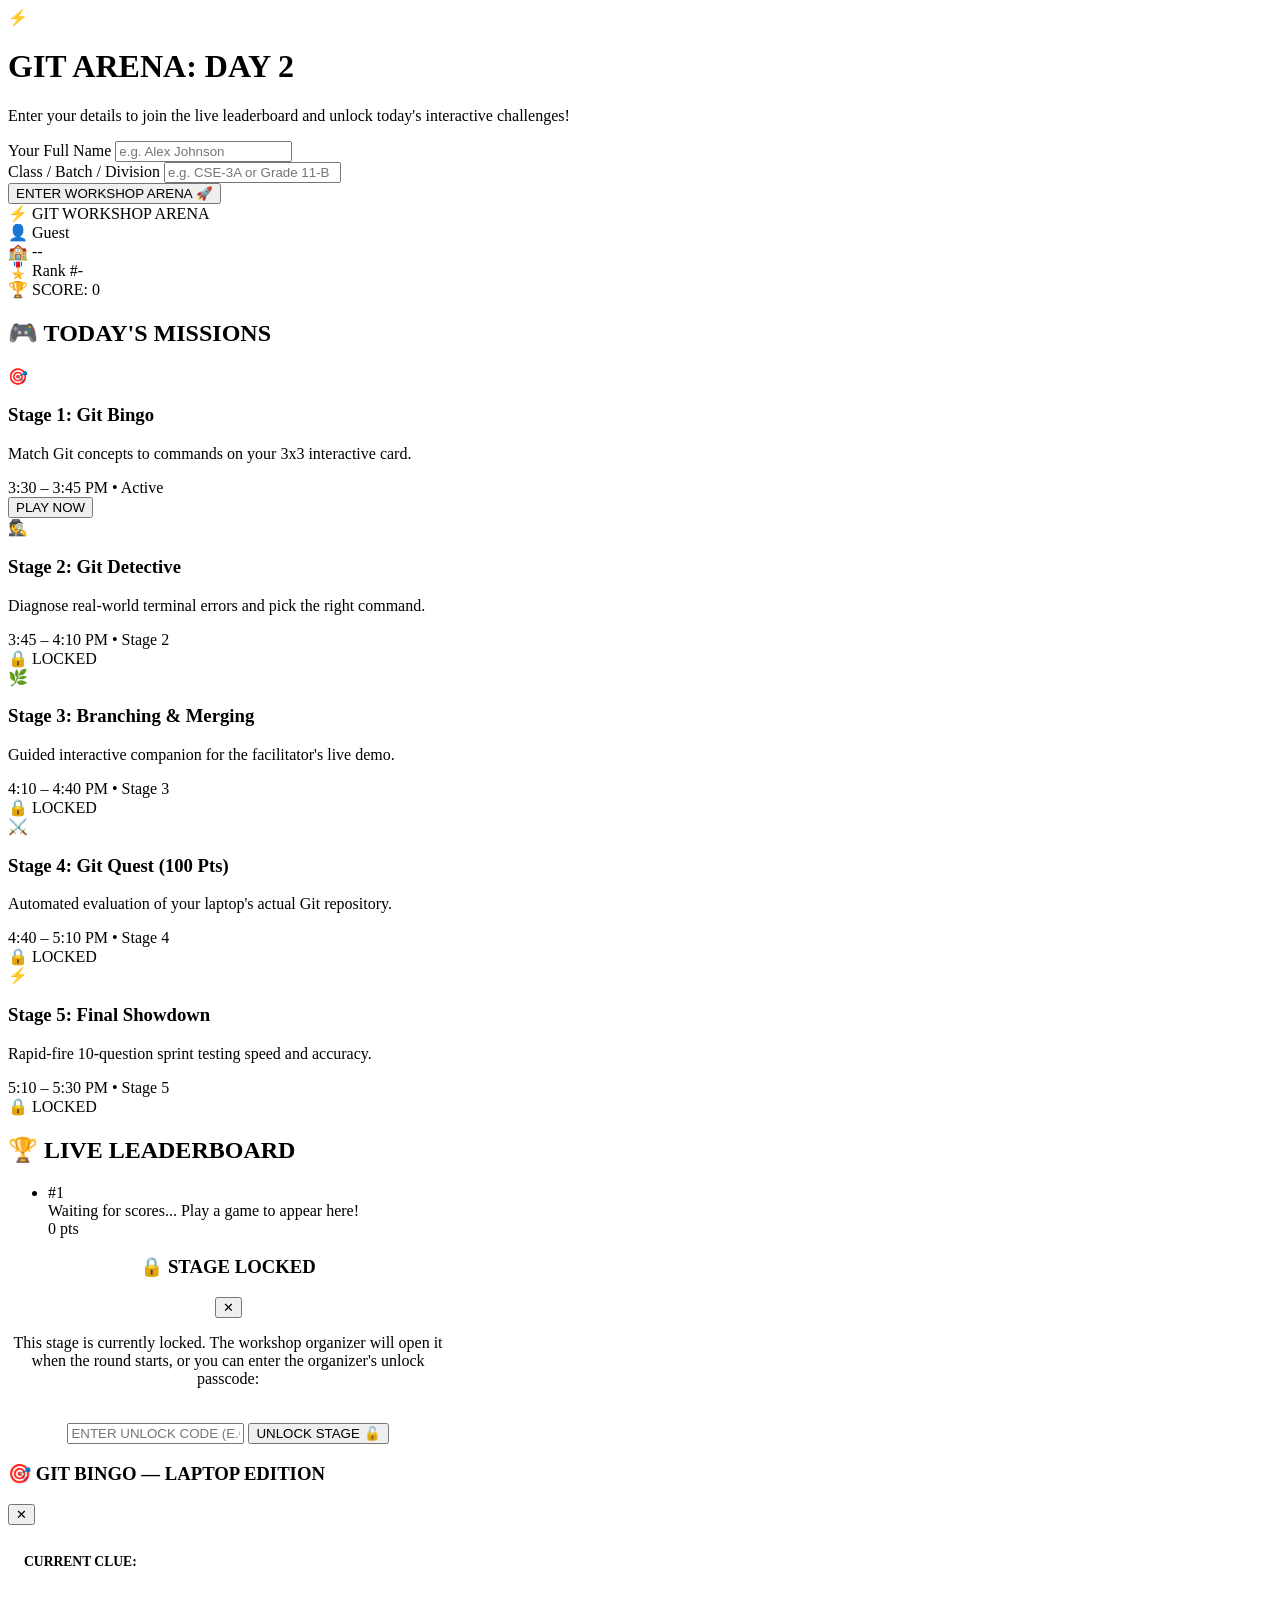
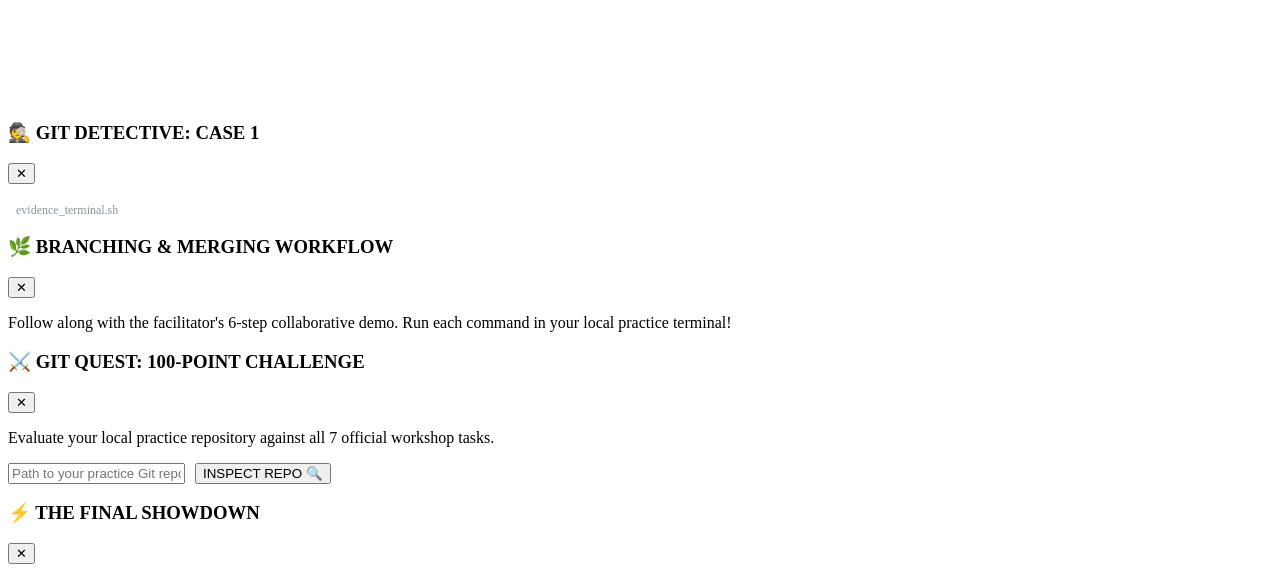
==== web/index.html @ a6392d3f "Add rich game interface, name/class welcome screen, locked stages, and live leaderboard" ====
<!DOCTYPE html>
<html lang="en">
<head>
  <meta charset="UTF-8">
  <meta name="viewport" content="width=device-width, initial-scale=1.0">
  <title>Git Workshop Arena — Day 2 Challenges</title>
  <link rel="stylesheet" href="/style.css">
</head>
<body>
  <div class="bg-grid"></div>

  <!-- Welcome / Registration Overlay -->
  <div id="welcomeOverlay" class="welcome-overlay">
    <div class="welcome-card">
      <div class="welcome-logo">⚡</div>
      <h1>GIT ARENA: DAY 2</h1>
      <p>Enter your details to join the live leaderboard and unlock today's interactive challenges!</p>
      
      <form id="registerForm">
        <div class="form-group">
          <label for="playerName">Your Full Name</label>
          <input type="text" id="playerName" class="form-input" placeholder="e.g. Alex Johnson" required autocomplete="name">
        </div>
        <div class="form-group">
          <label for="playerClass">Class / Batch / Division</label>
          <input type="text" id="playerClass" class="form-input" placeholder="e.g. CSE-3A or Grade 11-B" required>
        </div>
        <button type="submit" class="btn-primary">ENTER WORKSHOP ARENA 🚀</button>
      </form>
    </div>
  </div>

  <!-- HUD Top Bar -->
  <header class="hud-bar">
    <div class="hud-title">
      <span>⚡ GIT WORKSHOP ARENA</span>
    </div>
    <div class="hud-stats">
      <div class="stat-pill">
        <span>👤</span>
        <span id="hudName" class="stat-value">Guest</span>
      </div>
      <div class="stat-pill">
        <span>🏫</span>
        <span id="hudClass" class="stat-value">--</span>
      </div>
      <div class="stat-pill">
        <span>🎖️ Rank</span>
        <span id="hudRank" class="stat-value">#-</span>
      </div>
      <div class="stat-pill score-badge">
        <span>🏆 SCORE:</span>
        <span id="hudScore" class="stat-value">0</span>
      </div>
    </div>
  </header>

  <!-- Main Container Layout -->
  <main class="app-container">
    <div class="dashboard-grid">
      
      <!-- Missions List -->
      <section class="missions-section">
        <h2>🎮 TODAY'S MISSIONS</h2>
        <div class="mission-cards">

          <!-- Mission 1: Git Bingo -->
          <div class="mission-card unlocked" id="cardStage1" onclick="openBingo()">
            <div class="mission-info">
              <div class="mission-icon">🎯</div>
              <div class="mission-details">
                <h3>Stage 1: Git Bingo</h3>
                <p>Match Git concepts to commands on your 3x3 interactive card.</p>
                <span class="mission-time">3:30 – 3:45 PM • Active</span>
              </div>
            </div>
            <div class="mission-action">
              <button class="btn-play">PLAY NOW</button>
            </div>
          </div>

          <!-- Mission 2: Git Detective (Locked by default) -->
          <div class="mission-card locked" id="cardStage2" onclick="handleStageClick(2, openDetective)">
            <div class="mission-info">
              <div class="mission-icon">🕵️</div>
              <div class="mission-details">
                <h3>Stage 2: Git Detective</h3>
                <p>Diagnose real-world terminal errors and pick the right command.</p>
                <span class="mission-time">3:45 – 4:10 PM • Stage 2</span>
              </div>
            </div>
            <div class="mission-action" id="actionStage2">
              <span class="locked-tag">🔒 LOCKED</span>
            </div>
          </div>

          <!-- Mission 3: Branching & Merging -->
          <div class="mission-card locked" id="cardStage3" onclick="handleStageClick(3, openBranching)">
            <div class="mission-info">
              <div class="mission-icon">🌿</div>
              <div class="mission-details">
                <h3>Stage 3: Branching & Merging</h3>
                <p>Guided interactive companion for the facilitator's live demo.</p>
                <span class="mission-time">4:10 – 4:40 PM • Stage 3</span>
              </div>
            </div>
            <div class="mission-action" id="actionStage3">
              <span class="locked-tag">🔒 LOCKED</span>
            </div>
          </div>

          <!-- Mission 4: Git Quest (100 pts) -->
          <div class="mission-card locked" id="cardStage4" onclick="handleStageClick(4, openQuest)">
            <div class="mission-info">
              <div class="mission-icon">⚔️</div>
              <div class="mission-details">
                <h3>Stage 4: Git Quest (100 Pts)</h3>
                <p>Automated evaluation of your laptop's actual Git repository.</p>
                <span class="mission-time">4:40 – 5:10 PM • Stage 4</span>
              </div>
            </div>
            <div class="mission-action" id="actionStage4">
              <span class="locked-tag">🔒 LOCKED</span>
            </div>
          </div>

          <!-- Mission 5: Final Showdown -->
          <div class="mission-card locked" id="cardStage5" onclick="handleStageClick(5, openShowdown)">
            <div class="mission-info">
              <div class="mission-icon">⚡</div>
              <div class="mission-details">
                <h3>Stage 5: Final Showdown</h3>
                <p>Rapid-fire 10-question sprint testing speed and accuracy.</p>
                <span class="mission-time">5:10 – 5:30 PM • Stage 5</span>
              </div>
            </div>
            <div class="mission-action" id="actionStage5">
              <span class="locked-tag">🔒 LOCKED</span>
            </div>
          </div>

        </div>
      </section>

      <!-- Live Leaderboard Sidebar -->
      <aside class="leaderboard-section">
        <h2>🏆 LIVE LEADERBOARD</h2>
        <div class="leaderboard-panel">
          <ul id="leaderboardList" class="leaderboard-list">
            <li class="leaderboard-item">
              <span class="leaderboard-rank">#1</span>
              <div class="leaderboard-user">
                <span class="leaderboard-name">Waiting for scores...</span>
                <span class="leaderboard-class">Play a game to appear here!</span>
              </div>
              <span class="leaderboard-score">0 pts</span>
            </li>
          </ul>
        </div>
      </aside>

    </div>
  </main>

  <!-- Passcode Unlock Modal for Locked Stages -->
  <div id="unlockModal" class="modal-overlay">
    <div class="modal-content" style="max-width: 440px; text-align: center;">
      <div class="modal-header">
        <h3 id="unlockModalTitle">🔒 STAGE LOCKED</h3>
        <button class="modal-close" onclick="closeModal('unlockModal')">✕</button>
      </div>
      <p style="color: var(--text-muted); margin-bottom: 20px;">
        This stage is currently locked. The workshop organizer will open it when the round starts, or you can enter the organizer's unlock passcode:
      </p>
      <input type="text" id="unlockPasscode" class="form-input" placeholder="Enter Unlock Code (e.g. DETECTIVE26)" style="text-align: center; text-transform: uppercase;">
      <button class="btn-primary" onclick="submitPasscode()" style="margin-top: 15px;">UNLOCK STAGE 🔓</button>
      <p id="unlockMsg" style="margin-top: 12px; font-size: 0.85rem;"></p>
    </div>
  </div>

  <!-- Git Bingo Modal -->
  <div id="bingoModal" class="modal-overlay">
    <div class="modal-content">
      <div class="modal-header">
        <h3 style="color: var(--accent-cyan);">🎯 GIT BINGO — LAPTOP EDITION</h3>
        <button class="modal-close" onclick="closeModal('bingoModal')">✕</button>
      </div>
      <div id="bingoQuestionArea" style="background: var(--bg-card); padding: 16px; border-radius: 8px; border-left: 4px solid var(--accent-yellow);">
        <p style="font-size: 0.85rem; color: var(--accent-yellow); font-weight: bold;">CURRENT CLUE:</p>
        <h4 id="bingoClueText" style="margin-top: 4px; font-size: 1.15rem; color: #fff;">Loading clue...</h4>
      </div>
      <div class="bingo-grid" id="bingoGrid"></div>
      <div id="bingoFeedback" style="min-height: 48px; font-size: 0.95rem; margin-top: 10px;"></div>
    </div>
  </div>

  <!-- Git Detective Modal -->
  <div id="detectiveModal" class="modal-overlay">
    <div class="modal-content">
      <div class="modal-header">
        <h3 style="color: var(--accent-yellow);" id="detectiveTitle">🕵️ GIT DETECTIVE: CASE 1</h3>
        <button class="modal-close" onclick="closeModal('detectiveModal')">✕</button>
      </div>
      <p id="detectiveScenario" style="color: var(--text-muted); margin-bottom: 12px;"></p>
      <div class="terminal-window">
        <div class="terminal-header">
          <span class="dot dot-red"></span>
          <span class="dot dot-yellow"></span>
          <span class="dot dot-green"></span>
          <span style="font-size: 0.75rem; color: #8b949e; margin-left: 8px;">evidence_terminal.sh</span>
        </div>
        <div class="terminal-body" id="detectiveTerminal"></div>
      </div>
      <h4 id="detectiveQuestion" style="margin: 14px 0 8px 0; color: #fff;"></h4>
      <div class="option-list" id="detectiveOptions"></div>
      <div id="detectiveFeedback" style="margin-top: 12px;"></div>
    </div>
  </div>

  <!-- Branching Walkthrough Modal -->
  <div id="branchingModal" class="modal-overlay">
    <div class="modal-content">
      <div class="modal-header">
        <h3 style="color: var(--accent-cyan);">🌿 BRANCHING & MERGING WORKFLOW</h3>
        <button class="modal-close" onclick="closeModal('branchingModal')">✕</button>
      </div>
      <p style="color: var(--text-muted); margin-bottom: 16px;">
        Follow along with the facilitator's 6-step collaborative demo. Run each command in your local practice terminal!
      </p>
      <div id="branchingStepsContainer"></div>
    </div>
  </div>

  <!-- Git Quest Modal -->
  <div id="questModal" class="modal-overlay">
    <div class="modal-content">
      <div class="modal-header">
        <h3 style="color: var(--accent-green-bright);">⚔️ GIT QUEST: 100-POINT CHALLENGE</h3>
        <button class="modal-close" onclick="closeModal('questModal')">✕</button>
      </div>
      <p style="color: var(--text-muted); margin-bottom: 16px;">
        Evaluate your local practice repository against all 7 official workshop tasks.
      </p>
      <div style="display: flex; gap: 10px; margin-bottom: 16px;">
        <input type="text" id="questRepoPath" class="form-input" placeholder="Path to your practice Git repo (leave empty for current folder)">
        <button class="btn-primary" onclick="runQuestVerification()" style="width: auto; white-space: nowrap; margin-top: 0;">INSPECT REPO 🔍</button>
      </div>
      <div id="questResultsArea"></div>
    </div>
  </div>

  <!-- Final Showdown Modal -->
  <div id="showdownModal" class="modal-overlay">
    <div class="modal-content">
      <div class="modal-header">
        <h3 style="color: var(--accent-purple);" id="showdownHeader">⚡ THE FINAL SHOWDOWN</h3>
        <button class="modal-close" onclick="closeModal('showdownModal')">✕</button>
      </div>
      <div id="showdownArea">
        <h4 id="showdownQuestionText" style="font-size: 1.15rem; margin-bottom: 16px; color: #fff;"></h4>
        <div class="option-list" id="showdownOptions"></div>
        <div id="showdownFeedback" style="margin-top: 14px;"></div>
      </div>
    </div>
  </div>

  <script src="/game.js"></script>
</body>
</html>
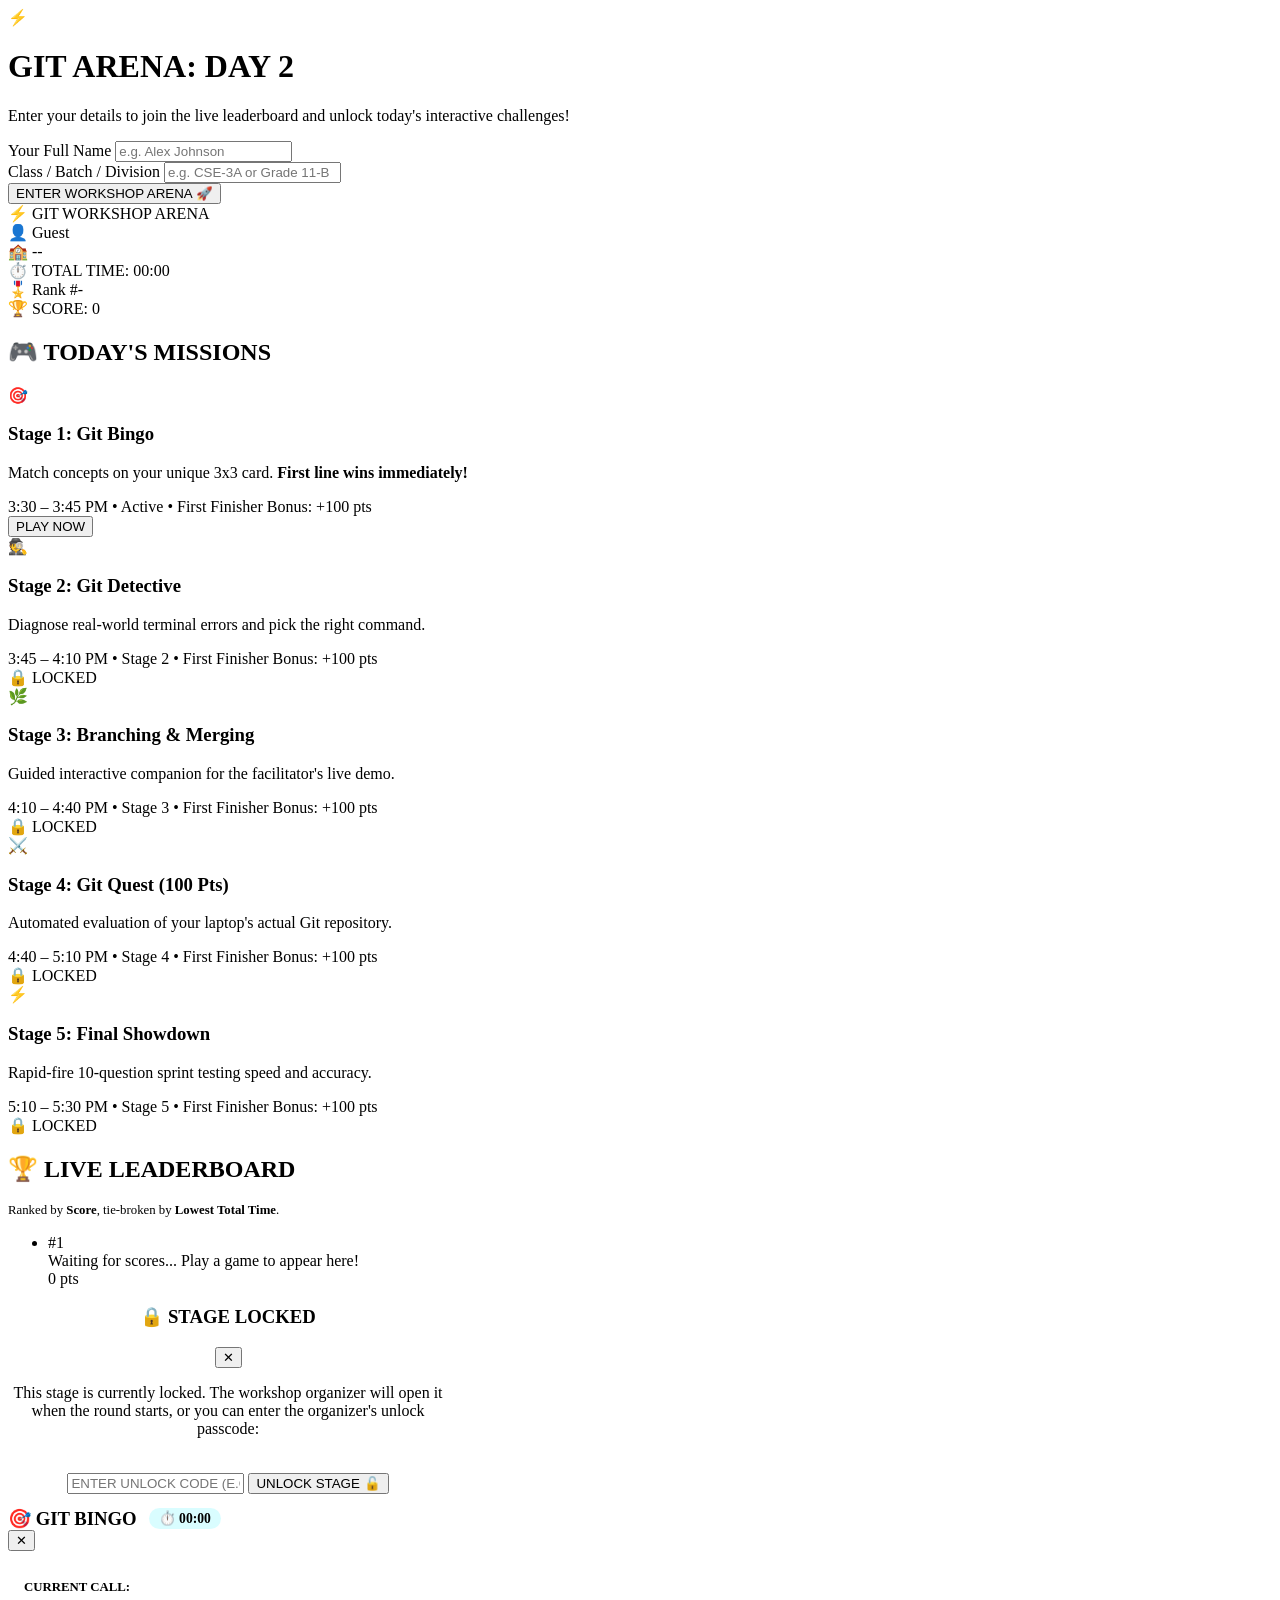
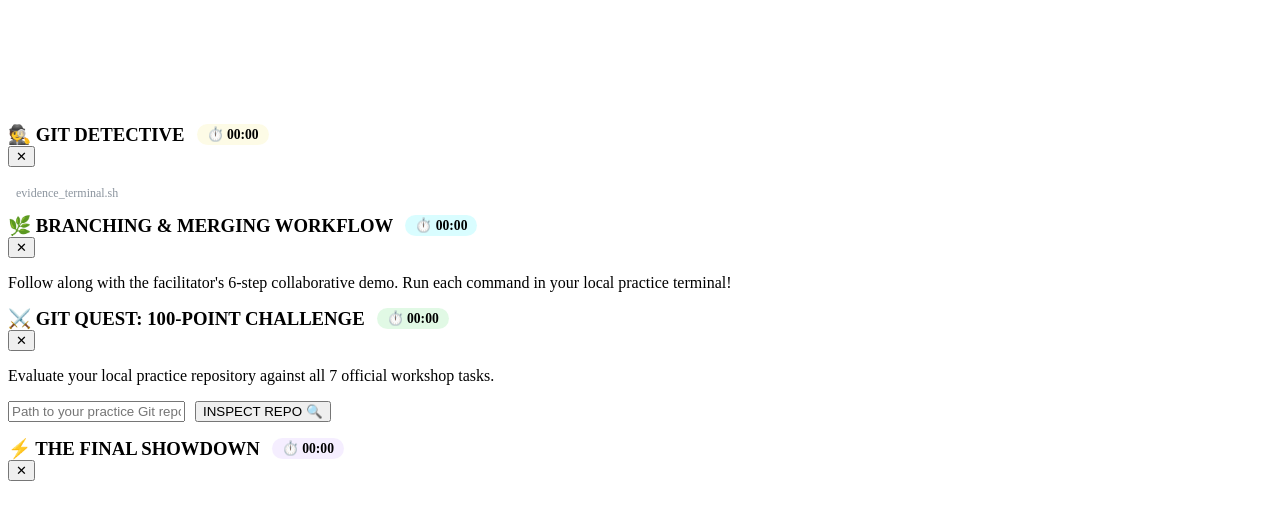
==== commit 27961ed4: "Add per-game timer, instant stop on Bingo, unique cards, and +100 first-finisher bonus" ====
--- a/web/index.html
+++ b/web/index.html
@@ -30,7 +30,7 @@
     </div>
   </div>
 
-  <!-- HUD Top Bar -->
+  <!-- HUD Top Bar with Player Details & Total Accumulated Time -->
   <header class="hud-bar">
     <div class="hud-title">
       <span>⚡ GIT WORKSHOP ARENA</span>
@@ -43,6 +43,10 @@
       <div class="stat-pill">
         <span>🏫</span>
         <span id="hudClass" class="stat-value">--</span>
+      </div>
+      <div class="stat-pill">
+        <span>⏱️ TOTAL TIME:</span>
+        <span id="hudTime" class="stat-value" style="color: var(--accent-cyan);">00:00</span>
       </div>
       <div class="stat-pill">
         <span>🎖️ Rank</span>
@@ -70,8 +74,8 @@
               <div class="mission-icon">🎯</div>
               <div class="mission-details">
                 <h3>Stage 1: Git Bingo</h3>
-                <p>Match Git concepts to commands on your 3x3 interactive card.</p>
-                <span class="mission-time">3:30 – 3:45 PM • Active</span>
+                <p>Match concepts on your unique 3x3 card. <strong>First line wins immediately!</strong></p>
+                <span class="mission-time">3:30 – 3:45 PM • Active • First Finisher Bonus: +100 pts</span>
               </div>
             </div>
             <div class="mission-action">
@@ -86,7 +90,7 @@
               <div class="mission-details">
                 <h3>Stage 2: Git Detective</h3>
                 <p>Diagnose real-world terminal errors and pick the right command.</p>
-                <span class="mission-time">3:45 – 4:10 PM • Stage 2</span>
+                <span class="mission-time">3:45 – 4:10 PM • Stage 2 • First Finisher Bonus: +100 pts</span>
               </div>
             </div>
             <div class="mission-action" id="actionStage2">
@@ -101,7 +105,7 @@
               <div class="mission-details">
                 <h3>Stage 3: Branching & Merging</h3>
                 <p>Guided interactive companion for the facilitator's live demo.</p>
-                <span class="mission-time">4:10 – 4:40 PM • Stage 3</span>
+                <span class="mission-time">4:10 – 4:40 PM • Stage 3 • First Finisher Bonus: +100 pts</span>
               </div>
             </div>
             <div class="mission-action" id="actionStage3">
@@ -116,7 +120,7 @@
               <div class="mission-details">
                 <h3>Stage 4: Git Quest (100 Pts)</h3>
                 <p>Automated evaluation of your laptop's actual Git repository.</p>
-                <span class="mission-time">4:40 – 5:10 PM • Stage 4</span>
+                <span class="mission-time">4:40 – 5:10 PM • Stage 4 • First Finisher Bonus: +100 pts</span>
               </div>
             </div>
             <div class="mission-action" id="actionStage4">
@@ -131,7 +135,7 @@
               <div class="mission-details">
                 <h3>Stage 5: Final Showdown</h3>
                 <p>Rapid-fire 10-question sprint testing speed and accuracy.</p>
-                <span class="mission-time">5:10 – 5:30 PM • Stage 5</span>
+                <span class="mission-time">5:10 – 5:30 PM • Stage 5 • First Finisher Bonus: +100 pts</span>
               </div>
             </div>
             <div class="mission-action" id="actionStage5">
@@ -142,10 +146,13 @@
         </div>
       </section>
 
-      <!-- Live Leaderboard Sidebar -->
+      <!-- Live Leaderboard Sidebar with Time Tracking -->
       <aside class="leaderboard-section">
         <h2>🏆 LIVE LEADERBOARD</h2>
         <div class="leaderboard-panel">
+          <p style="font-size: 0.8rem; color: var(--text-muted); margin-bottom: 8px;">
+            Ranked by <strong>Score</strong>, tie-broken by <strong>Lowest Total Time</strong>.
+          </p>
           <ul id="leaderboardList" class="leaderboard-list">
             <li class="leaderboard-item">
               <span class="leaderboard-rank">#1</span>
@@ -178,16 +185,26 @@
     </div>
   </div>
 
-  <!-- Git Bingo Modal -->
+  <!-- Git Bingo Modal (With Active Timer + Skip Button) -->
   <div id="bingoModal" class="modal-overlay">
     <div class="modal-content">
       <div class="modal-header">
-        <h3 style="color: var(--accent-cyan);">🎯 GIT BINGO — LAPTOP EDITION</h3>
+        <div style="display: flex; align-items: center; gap: 12px;">
+          <h3 style="color: var(--accent-cyan); margin: 0;">🎯 GIT BINGO</h3>
+          <span style="background: rgba(0,240,255,0.15); color: var(--accent-cyan); border: 1px solid var(--accent-cyan); padding: 2px 10px; border-radius: 12px; font-size: 0.85rem; font-weight: bold;">
+            ⏱️ <span id="bingoTimerDisplay">00:00</span>
+          </span>
+        </div>
         <button class="modal-close" onclick="closeModal('bingoModal')">✕</button>
       </div>
-      <div id="bingoQuestionArea" style="background: var(--bg-card); padding: 16px; border-radius: 8px; border-left: 4px solid var(--accent-yellow);">
-        <p style="font-size: 0.85rem; color: var(--accent-yellow); font-weight: bold;">CURRENT CLUE:</p>
-        <h4 id="bingoClueText" style="margin-top: 4px; font-size: 1.15rem; color: #fff;">Loading clue...</h4>
+      <div id="bingoQuestionArea" style="background: var(--bg-card); padding: 16px; border-radius: 8px; border-left: 4px solid var(--accent-yellow); display: flex; justify-content: space-between; align-items: center;">
+        <div>
+          <p style="font-size: 0.8rem; color: var(--accent-yellow); font-weight: bold;">CURRENT CALL:</p>
+          <h4 id="bingoClueText" style="margin-top: 4px; font-size: 1.05rem; color: #fff;">Loading clue...</h4>
+        </div>
+        <button onclick="skipBingoClue()" style="background: rgba(255,255,255,0.1); border: 1px solid var(--border-color); color: #fff; padding: 8px 14px; border-radius: 6px; cursor: pointer; white-space: nowrap; font-size: 0.85rem;">
+          Not on my card ➔
+        </button>
       </div>
       <div class="bingo-grid" id="bingoGrid"></div>
       <div id="bingoFeedback" style="min-height: 48px; font-size: 0.95rem; margin-top: 10px;"></div>
@@ -198,7 +215,12 @@
   <div id="detectiveModal" class="modal-overlay">
     <div class="modal-content">
       <div class="modal-header">
-        <h3 style="color: var(--accent-yellow);" id="detectiveTitle">🕵️ GIT DETECTIVE: CASE 1</h3>
+        <div style="display: flex; align-items: center; gap: 12px;">
+          <h3 style="color: var(--accent-yellow); margin: 0;" id="detectiveTitle">🕵️ GIT DETECTIVE</h3>
+          <span style="background: rgba(241,224,90,0.15); color: var(--accent-yellow); border: 1px solid var(--accent-yellow); padding: 2px 10px; border-radius: 12px; font-size: 0.85rem; font-weight: bold;">
+            ⏱️ <span id="detectiveTimerDisplay">00:00</span>
+          </span>
+        </div>
         <button class="modal-close" onclick="closeModal('detectiveModal')">✕</button>
       </div>
       <p id="detectiveScenario" style="color: var(--text-muted); margin-bottom: 12px;"></p>
@@ -221,7 +243,12 @@
   <div id="branchingModal" class="modal-overlay">
     <div class="modal-content">
       <div class="modal-header">
-        <h3 style="color: var(--accent-cyan);">🌿 BRANCHING & MERGING WORKFLOW</h3>
+        <div style="display: flex; align-items: center; gap: 12px;">
+          <h3 style="color: var(--accent-cyan); margin: 0;">🌿 BRANCHING & MERGING WORKFLOW</h3>
+          <span style="background: rgba(0,240,255,0.15); color: var(--accent-cyan); border: 1px solid var(--accent-cyan); padding: 2px 10px; border-radius: 12px; font-size: 0.85rem; font-weight: bold;">
+            ⏱️ <span id="branchingTimerDisplay">00:00</span>
+          </span>
+        </div>
         <button class="modal-close" onclick="closeModal('branchingModal')">✕</button>
       </div>
       <p style="color: var(--text-muted); margin-bottom: 16px;">
@@ -235,7 +262,12 @@
   <div id="questModal" class="modal-overlay">
     <div class="modal-content">
       <div class="modal-header">
-        <h3 style="color: var(--accent-green-bright);">⚔️ GIT QUEST: 100-POINT CHALLENGE</h3>
+        <div style="display: flex; align-items: center; gap: 12px;">
+          <h3 style="color: var(--accent-green-bright); margin: 0;">⚔️ GIT QUEST: 100-POINT CHALLENGE</h3>
+          <span style="background: rgba(57,211,83,0.15); color: var(--accent-green-bright); border: 1px solid var(--accent-green-bright); padding: 2px 10px; border-radius: 12px; font-size: 0.85rem; font-weight: bold;">
+            ⏱️ <span id="questTimerDisplay">00:00</span>
+          </span>
+        </div>
         <button class="modal-close" onclick="closeModal('questModal')">✕</button>
       </div>
       <p style="color: var(--text-muted); margin-bottom: 16px;">
@@ -253,7 +285,12 @@
   <div id="showdownModal" class="modal-overlay">
     <div class="modal-content">
       <div class="modal-header">
-        <h3 style="color: var(--accent-purple);" id="showdownHeader">⚡ THE FINAL SHOWDOWN</h3>
+        <div style="display: flex; align-items: center; gap: 12px;">
+          <h3 style="color: var(--accent-purple); margin: 0;" id="showdownHeader">⚡ THE FINAL SHOWDOWN</h3>
+          <span style="background: rgba(188,140,255,0.15); color: var(--accent-purple); border: 1px solid var(--accent-purple); padding: 2px 10px; border-radius: 12px; font-size: 0.85rem; font-weight: bold;">
+            ⏱️ <span id="showdownTimerDisplay">00:00</span>
+          </span>
+        </div>
         <button class="modal-close" onclick="closeModal('showdownModal')">✕</button>
       </div>
       <div id="showdownArea">
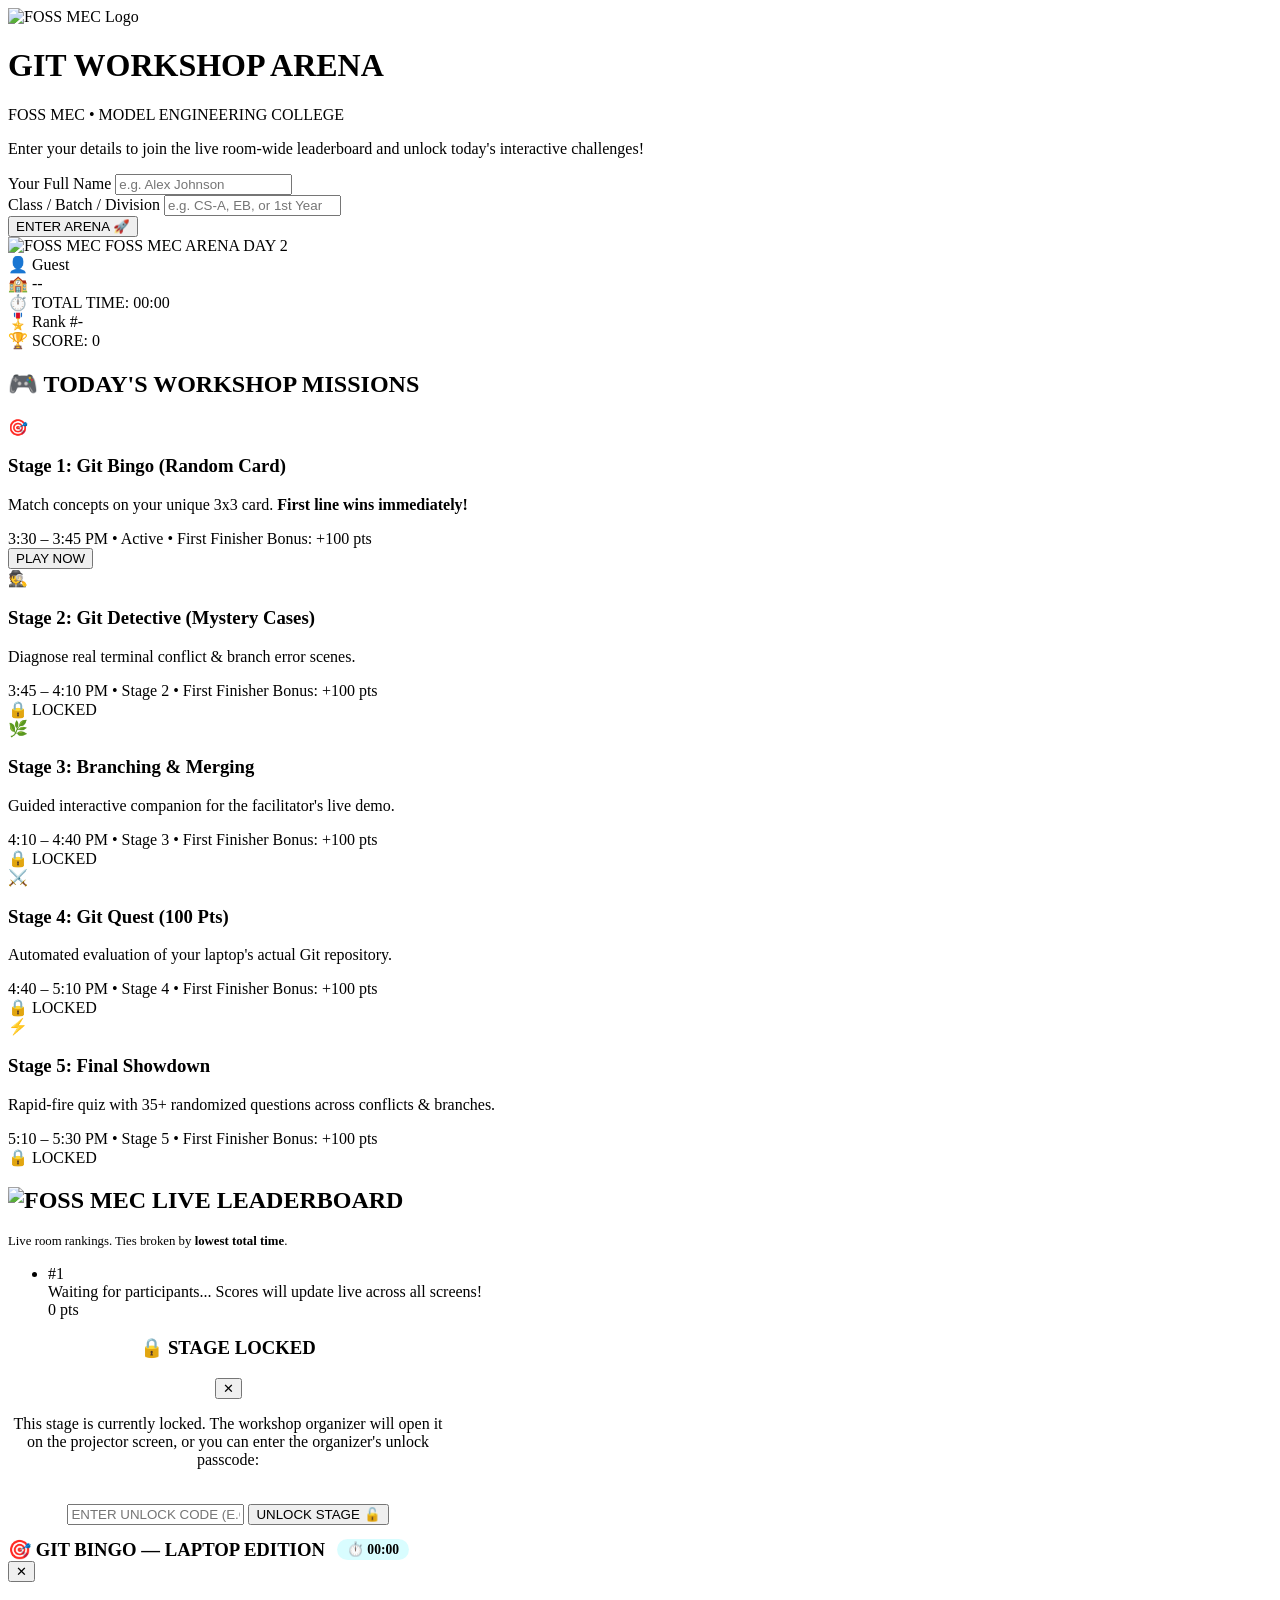
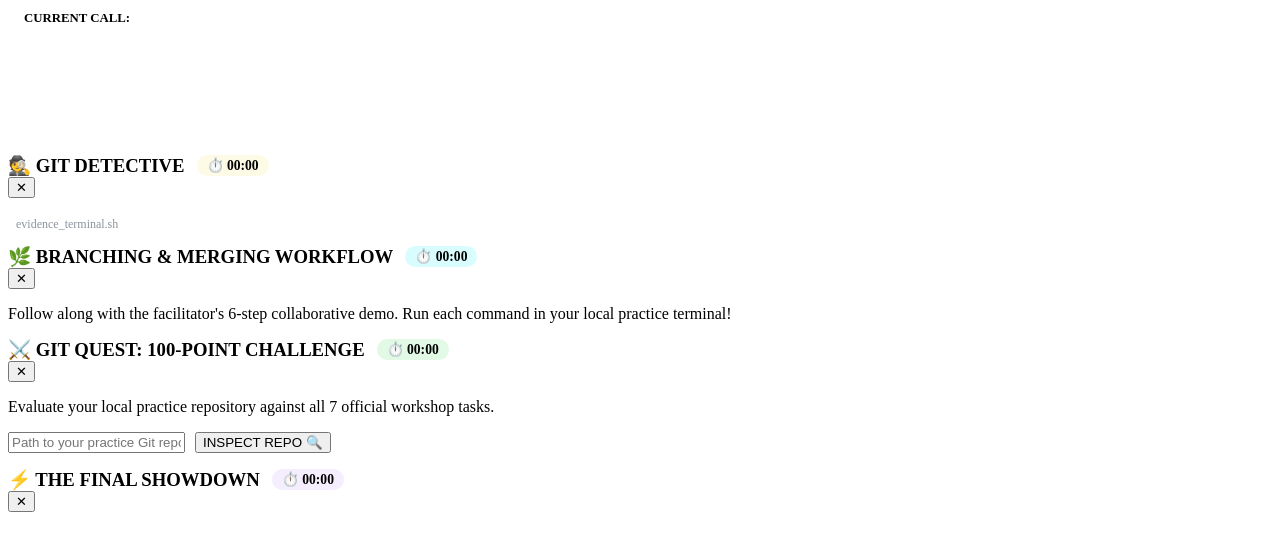
==== commit b53725fa: "Add live room sync, FOSS MEC logo, 35+ fact-checked questions, and randomized question distribution" ====
--- a/web/index.html
+++ b/web/index.html
@@ -3,8 +3,9 @@
 <head>
   <meta charset="UTF-8">
   <meta name="viewport" content="width=device-width, initial-scale=1.0">
-  <title>Git Workshop Arena — Day 2 Challenges</title>
+  <title>FOSS MEC — Git Workshop Arena (Day 2)</title>
   <link rel="stylesheet" href="/style.css">
+  <link rel="icon" type="image/jpeg" href="/logo.jpg">
 </head>
 <body>
   <div class="bg-grid"></div>
@@ -12,9 +13,10 @@
   <!-- Welcome / Registration Overlay -->
   <div id="welcomeOverlay" class="welcome-overlay">
     <div class="welcome-card">
-      <div class="welcome-logo">⚡</div>
-      <h1>GIT ARENA: DAY 2</h1>
-      <p>Enter your details to join the live leaderboard and unlock today's interactive challenges!</p>
+      <img src="/logo.jpg" alt="FOSS MEC Logo" class="welcome-foss-logo">
+      <h1>GIT WORKSHOP ARENA</h1>
+      <div class="sub">FOSS MEC • MODEL ENGINEERING COLLEGE</div>
+      <p>Enter your details to join the live room-wide leaderboard and unlock today's interactive challenges!</p>
       
       <form id="registerForm">
         <div class="form-group">
@@ -23,9 +25,9 @@
         </div>
         <div class="form-group">
           <label for="playerClass">Class / Batch / Division</label>
-          <input type="text" id="playerClass" class="form-input" placeholder="e.g. CSE-3A or Grade 11-B" required>
-        </div>
-        <button type="submit" class="btn-primary">ENTER WORKSHOP ARENA 🚀</button>
+          <input type="text" id="playerClass" class="form-input" placeholder="e.g. CS-A, EB, or 1st Year" required>
+        </div>
+        <button type="submit" class="btn-primary">ENTER ARENA 🚀</button>
       </form>
     </div>
   </div>
@@ -33,7 +35,9 @@
   <!-- HUD Top Bar with Player Details & Total Accumulated Time -->
   <header class="hud-bar">
     <div class="hud-title">
-      <span>⚡ GIT WORKSHOP ARENA</span>
+      <img src="/logo.jpg" alt="FOSS MEC" class="foss-logo">
+      <span>FOSS MEC ARENA</span>
+      <span class="tag">DAY 2</span>
     </div>
     <div class="hud-stats">
       <div class="stat-pill">
@@ -65,7 +69,7 @@
       
       <!-- Missions List -->
       <section class="missions-section">
-        <h2>🎮 TODAY'S MISSIONS</h2>
+        <h2>🎮 TODAY'S WORKSHOP MISSIONS</h2>
         <div class="mission-cards">
 
           <!-- Mission 1: Git Bingo -->
@@ -73,7 +77,7 @@
             <div class="mission-info">
               <div class="mission-icon">🎯</div>
               <div class="mission-details">
-                <h3>Stage 1: Git Bingo</h3>
+                <h3>Stage 1: Git Bingo (Random Card)</h3>
                 <p>Match concepts on your unique 3x3 card. <strong>First line wins immediately!</strong></p>
                 <span class="mission-time">3:30 – 3:45 PM • Active • First Finisher Bonus: +100 pts</span>
               </div>
@@ -83,13 +87,13 @@
             </div>
           </div>
 
-          <!-- Mission 2: Git Detective (Locked by default) -->
+          <!-- Mission 2: Git Detective (Locked by default, unlocked by Organizer) -->
           <div class="mission-card locked" id="cardStage2" onclick="handleStageClick(2, openDetective)">
             <div class="mission-info">
               <div class="mission-icon">🕵️</div>
               <div class="mission-details">
-                <h3>Stage 2: Git Detective</h3>
-                <p>Diagnose real-world terminal errors and pick the right command.</p>
+                <h3>Stage 2: Git Detective (Mystery Cases)</h3>
+                <p>Diagnose real terminal conflict & branch error scenes.</p>
                 <span class="mission-time">3:45 – 4:10 PM • Stage 2 • First Finisher Bonus: +100 pts</span>
               </div>
             </div>
@@ -134,7 +138,7 @@
               <div class="mission-icon">⚡</div>
               <div class="mission-details">
                 <h3>Stage 5: Final Showdown</h3>
-                <p>Rapid-fire 10-question sprint testing speed and accuracy.</p>
+                <p>Rapid-fire quiz with 35+ randomized questions across conflicts & branches.</p>
                 <span class="mission-time">5:10 – 5:30 PM • Stage 5 • First Finisher Bonus: +100 pts</span>
               </div>
             </div>
@@ -148,17 +152,21 @@
 
       <!-- Live Leaderboard Sidebar with Time Tracking -->
       <aside class="leaderboard-section">
-        <h2>🏆 LIVE LEADERBOARD</h2>
+        <h2>
+          <span class="live-indicator"></span>
+          <img src="/logo.jpg" alt="FOSS MEC" class="foss-logo-small">
+          LIVE LEADERBOARD
+        </h2>
         <div class="leaderboard-panel">
           <p style="font-size: 0.8rem; color: var(--text-muted); margin-bottom: 8px;">
-            Ranked by <strong>Score</strong>, tie-broken by <strong>Lowest Total Time</strong>.
+            Live room rankings. Ties broken by <strong>lowest total time</strong>.
           </p>
           <ul id="leaderboardList" class="leaderboard-list">
             <li class="leaderboard-item">
               <span class="leaderboard-rank">#1</span>
               <div class="leaderboard-user">
-                <span class="leaderboard-name">Waiting for scores...</span>
-                <span class="leaderboard-class">Play a game to appear here!</span>
+                <span class="leaderboard-name">Waiting for participants...</span>
+                <span class="leaderboard-class">Scores will update live across all screens!</span>
               </div>
               <span class="leaderboard-score">0 pts</span>
             </li>
@@ -177,7 +185,7 @@
         <button class="modal-close" onclick="closeModal('unlockModal')">✕</button>
       </div>
       <p style="color: var(--text-muted); margin-bottom: 20px;">
-        This stage is currently locked. The workshop organizer will open it when the round starts, or you can enter the organizer's unlock passcode:
+        This stage is currently locked. The workshop organizer will open it on the projector screen, or you can enter the organizer's unlock passcode:
       </p>
       <input type="text" id="unlockPasscode" class="form-input" placeholder="Enter Unlock Code (e.g. DETECTIVE26)" style="text-align: center; text-transform: uppercase;">
       <button class="btn-primary" onclick="submitPasscode()" style="margin-top: 15px;">UNLOCK STAGE 🔓</button>
@@ -190,7 +198,7 @@
     <div class="modal-content">
       <div class="modal-header">
         <div style="display: flex; align-items: center; gap: 12px;">
-          <h3 style="color: var(--accent-cyan); margin: 0;">🎯 GIT BINGO</h3>
+          <h3 style="color: var(--accent-cyan); margin: 0;">🎯 GIT BINGO — LAPTOP EDITION</h3>
           <span style="background: rgba(0,240,255,0.15); color: var(--accent-cyan); border: 1px solid var(--accent-cyan); padding: 2px 10px; border-radius: 12px; font-size: 0.85rem; font-weight: bold;">
             ⏱️ <span id="bingoTimerDisplay">00:00</span>
           </span>
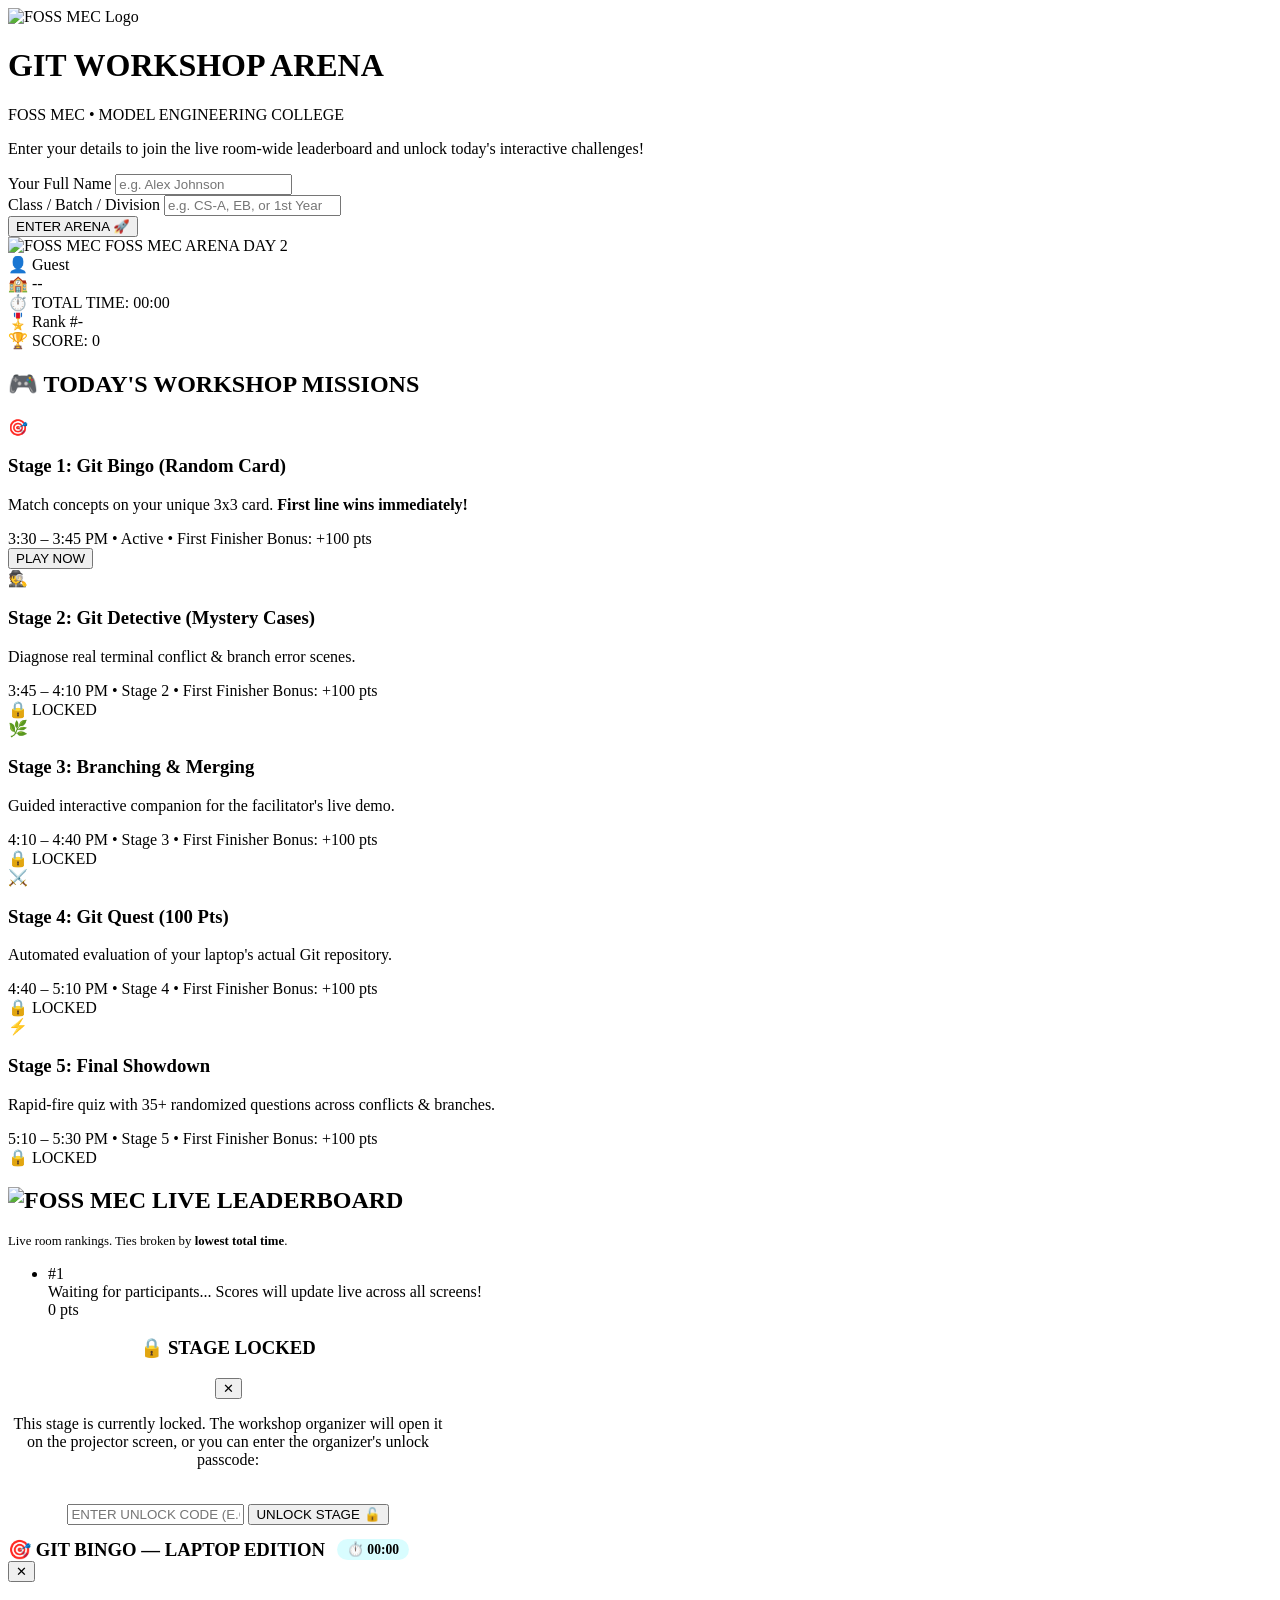
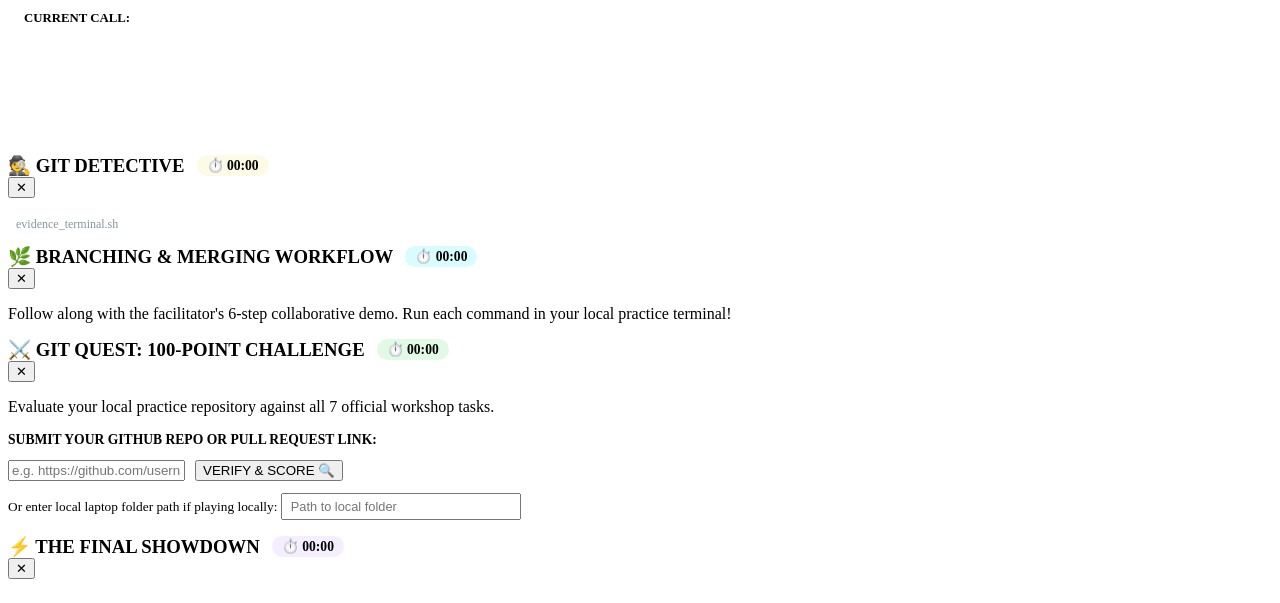
==== commit 74d41813: "Convert workshop into public website with cloud deployment and web organizer portal" ====
--- a/web/index.html
+++ b/web/index.html
@@ -281,9 +281,13 @@
       <p style="color: var(--text-muted); margin-bottom: 16px;">
         Evaluate your local practice repository against all 7 official workshop tasks.
       </p>
-      <div style="display: flex; gap: 10px; margin-bottom: 16px;">
-        <input type="text" id="questRepoPath" class="form-input" placeholder="Path to your practice Git repo (leave empty for current folder)">
-        <button class="btn-primary" onclick="runQuestVerification()" style="width: auto; white-space: nowrap; margin-top: 0;">INSPECT REPO 🔍</button>
+      <div style="display: flex; flex-direction: column; gap: 12px; margin-bottom: 16px;">
+        <label style="font-size: 0.85rem; color: var(--accent-cyan); font-weight: bold;">SUBMIT YOUR GITHUB REPO OR PULL REQUEST LINK:</label>
+        <div style="display: flex; gap: 10px;">
+          <input type="text" id="questGithubUrl" class="form-input" placeholder="e.g. https://github.com/username/my-practice-repo">
+          <button class="btn-primary" onclick="runQuestVerification()" style="width: auto; white-space: nowrap; margin-top: 0;">VERIFY & SCORE 🔍</button>
+        </div>
+        <small style="color: var(--text-muted);">Or enter local laptop folder path if playing locally: <input type="text" id="questRepoPath" class="form-input" placeholder="Path to local folder" style="padding: 4px 8px; font-size: 0.8rem; width: 220px; display: inline-block;"></small>
       </div>
       <div id="questResultsArea"></div>
     </div>
